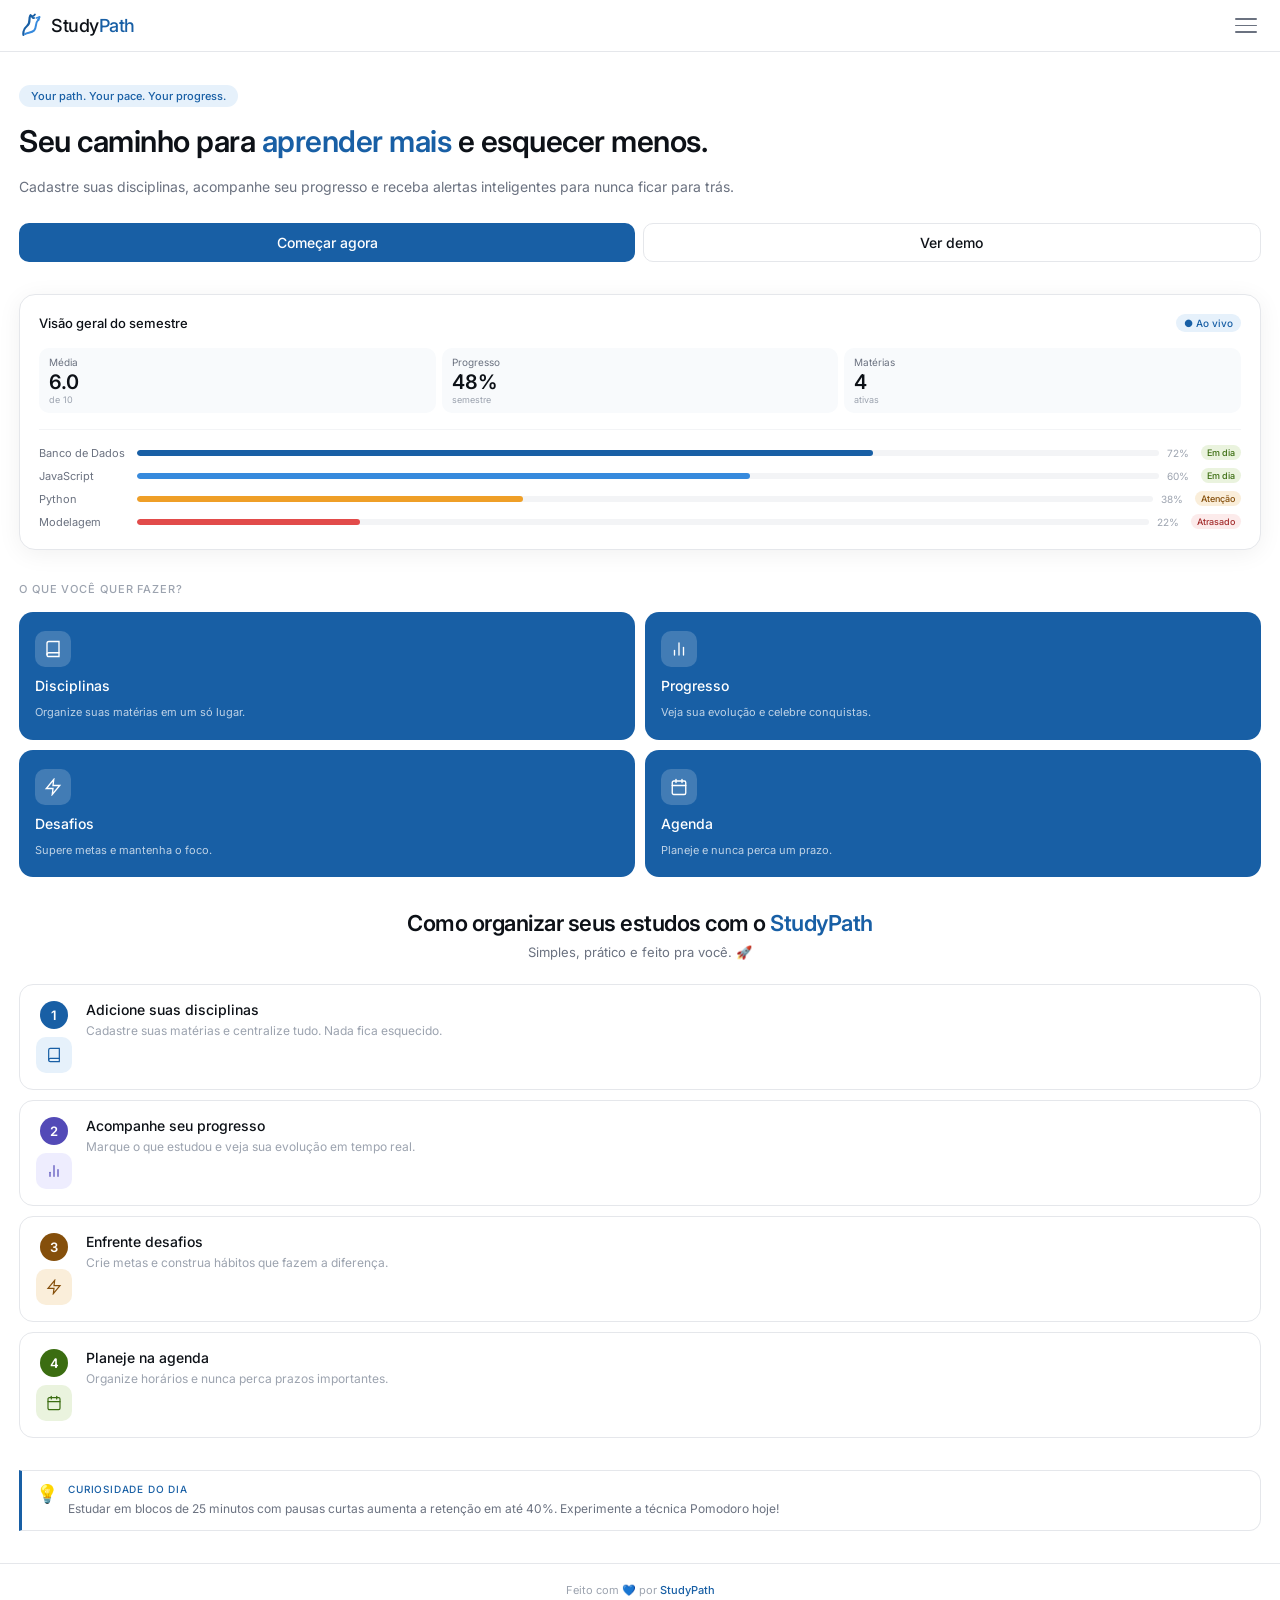
==== index.html @ 26eb75a5 "Add files via upload // Adiciona landing page inicial do StudyPath" ====
<!DOCTYPE html>
<html lang="pt-BR">
<head>
  <meta charset="UTF-8">
  <meta name="viewport" content="width=device-width, initial-scale=1.0">
  <title>StudyPath</title>
  <link href="https://fonts.googleapis.com/css2?family=Inter:wght@400;500;600&display=swap" rel="stylesheet">
  <link rel="stylesheet" href="style.css">
</head>
<body>

<div class="topbar">
  <div class="logo">
    <svg width="24" height="28" viewBox="0 0 54 60" fill="none">
      <path d="M10 50 C10 50 8 38 18 30 C28 22 20 14 26 6" stroke="#185FA5" stroke-width="5" stroke-linecap="round" stroke-linejoin="round"/>
      <path d="M26 6 C28 10 34 8 36 4" stroke="#185FA5" stroke-width="4" stroke-linecap="round"/>
      <path d="M26 6 C30 8 30 14 34 12" stroke="#185FA5" stroke-width="4" stroke-linecap="round"/>
      <path d="M14 48 C18 44 28 46 34 40 C40 34 36 24 42 18 L46 10" stroke="#378ADD" stroke-width="4.5" stroke-linecap="round" stroke-linejoin="round"/>
      <path d="M46 10 L44 17 M46 10 L39 12" stroke="#378ADD" stroke-width="3.5" stroke-linecap="round" stroke-linejoin="round"/>
    </svg>
    <span class="logo-text">Study<span>Path</span></span>
  </div>
  <div class="menu-btn">
    <div class="menu-line"></div>
    <div class="menu-line"></div>
    <div class="menu-line"></div>
  </div>
</div>

<div class="hero">
  <div class="hero-tag">Your path. Your pace. Your progress.</div>
  <h1 class="hero-title">Seu caminho para <span>aprender mais</span> e esquecer menos.</h1>
  <p class="hero-desc">Cadastre suas disciplinas, acompanhe seu progresso e receba alertas inteligentes para nunca ficar para trás.</p>
  <div class="hero-cta">
    <button class="btn-primary">Começar agora</button>
    <button class="btn-secondary">Ver demo</button>
  </div>

  <div class="dash">
    <div class="dash-top">
      <span class="dash-title">Visão geral do semestre</span>
      <span class="dash-badge">● Ao vivo</span>
    </div>
    <div class="metrics">
      <div class="metric"><div class="metric-label">Média</div><div class="metric-value" id="avg">0.0</div><div class="metric-sub">de 10</div></div>
      <div class="metric"><div class="metric-label">Progresso</div><div class="metric-value" id="prog">0%</div><div class="metric-sub">semestre</div></div>
      <div class="metric"><div class="metric-label">Matérias</div><div class="metric-value">4</div><div class="metric-sub">ativas</div></div>
    </div>
    <div class="divider"></div>
    <div class="bar-row">
      <span class="bar-name">Banco de Dados</span>
      <div class="bar-track"><div class="bar-fill" id="b1" style="background:#185FA5;"></div></div>
      <div class="bar-right"><span class="bar-pct">72%</span><span class="badge-sm ok">Em dia</span></div>
    </div>
    <div class="bar-row">
      <span class="bar-name">JavaScript</span>
      <div class="bar-track"><div class="bar-fill" id="b2" style="background:#378ADD;"></div></div>
      <div class="bar-right"><span class="bar-pct">60%</span><span class="badge-sm ok">Em dia</span></div>
    </div>
    <div class="bar-row">
      <span class="bar-name">Python</span>
      <div class="bar-track"><div class="bar-fill" id="b3" style="background:#EF9F27;"></div></div>
      <div class="bar-right"><span class="bar-pct">38%</span><span class="badge-sm warn">Atenção</span></div>
    </div>
    <div class="bar-row">
      <span class="bar-name">Modelagem</span>
      <div class="bar-track"><div class="bar-fill" id="b4" style="background:#E24B4A;"></div></div>
      <div class="bar-right"><span class="bar-pct">22%</span><span class="badge-sm alert">Atrasado</span></div>
    </div>
  </div>
</div>

<div class="section">
  <div class="section-label">O que você quer fazer?</div>
  <div class="nav-grid">
    <div class="nav-card">
      <div class="nav-icon"><svg width="18" height="18" viewBox="0 0 24 24" fill="none" stroke="#fff" stroke-width="1.8" stroke-linecap="round"><path d="M4 19.5A2.5 2.5 0 0 1 6.5 17H20"/><path d="M6.5 2H20v20H6.5A2.5 2.5 0 0 1 4 19.5v-15A2.5 2.5 0 0 1 6.5 2z"/></svg></div>
      <div class="nav-card-title">Disciplinas</div>
      <div class="nav-card-desc">Organize suas matérias em um só lugar.</div>
    </div>
    <div class="nav-card">
      <div class="nav-icon"><svg width="18" height="18" viewBox="0 0 24 24" fill="none" stroke="#fff" stroke-width="1.8" stroke-linecap="round"><line x1="18" y1="20" x2="18" y2="10"/><line x1="12" y1="20" x2="12" y2="4"/><line x1="6" y1="20" x2="6" y2="14"/></svg></div>
      <div class="nav-card-title">Progresso</div>
      <div class="nav-card-desc">Veja sua evolução e celebre conquistas.</div>
    </div>
    <div class="nav-card">
      <div class="nav-icon"><svg width="18" height="18" viewBox="0 0 24 24" fill="none" stroke="#fff" stroke-width="1.8" stroke-linecap="round"><polygon points="13 2 3 14 12 14 11 22 21 10 12 10 13 2"/></svg></div>
      <div class="nav-card-title">Desafios</div>
      <div class="nav-card-desc">Supere metas e mantenha o foco.</div>
    </div>
    <div class="nav-card">
      <div class="nav-icon"><svg width="18" height="18" viewBox="0 0 24 24" fill="none" stroke="#fff" stroke-width="1.8" stroke-linecap="round"><rect x="3" y="4" width="18" height="18" rx="2"/><line x1="16" y1="2" x2="16" y2="6"/><line x1="8" y1="2" x2="8" y2="6"/><line x1="3" y1="10" x2="21" y2="10"/></svg></div>
      <div class="nav-card-title">Agenda</div>
      <div class="nav-card-desc">Planeje e nunca perca um prazo.</div>
    </div>
  </div>
</div>

<div class="tutorial-section">
  <h2 class="tutorial-title">Como organizar seus estudos com o <span>StudyPath</span></h2>
  <p class="tutorial-sub">Simples, prático e feito pra você. 🚀</p>
  <div class="steps">
    <div class="step">
      <div class="step-left"><div class="step-num" style="background:#185FA5;">1</div><div class="step-icon" style="background:#E6F1FB;"><svg width="16" height="16" viewBox="0 0 24 24" fill="none" stroke="#185FA5" stroke-width="1.8" stroke-linecap="round"><path d="M4 19.5A2.5 2.5 0 0 1 6.5 17H20"/><path d="M6.5 2H20v20H6.5A2.5 2.5 0 0 1 4 19.5v-15A2.5 2.5 0 0 1 6.5 2z"/></svg></div></div>
      <div class="step-right"><div class="step-title">Adicione suas disciplinas</div><div class="step-desc">Cadastre suas matérias e centralize tudo. Nada fica esquecido.</div></div>
    </div>
    <div class="step">
      <div class="step-left"><div class="step-num" style="background:#534AB7;">2</div><div class="step-icon" style="background:#EEEDFE;"><svg width="16" height="16" viewBox="0 0 24 24" fill="none" stroke="#534AB7" stroke-width="1.8" stroke-linecap="round"><line x1="18" y1="20" x2="18" y2="10"/><line x1="12" y1="20" x2="12" y2="4"/><line x1="6" y1="20" x2="6" y2="14"/></svg></div></div>
      <div class="step-right"><div class="step-title">Acompanhe seu progresso</div><div class="step-desc">Marque o que estudou e veja sua evolução em tempo real.</div></div>
    </div>
    <div class="step">
      <div class="step-left"><div class="step-num" style="background:#854F0B;">3</div><div class="step-icon" style="background:#FAEEDA;"><svg width="16" height="16" viewBox="0 0 24 24" fill="none" stroke="#854F0B" stroke-width="1.8" stroke-linecap="round"><polygon points="13 2 3 14 12 14 11 22 21 10 12 10 13 2"/></svg></div></div>
      <div class="step-right"><div class="step-title">Enfrente desafios</div><div class="step-desc">Crie metas e construa hábitos que fazem a diferença.</div></div>
    </div>
    <div class="step">
      <div class="step-left"><div class="step-num" style="background:#3B6D11;">4</div><div class="step-icon" style="background:#EAF3DE;"><svg width="16" height="16" viewBox="0 0 24 24" fill="none" stroke="#3B6D11" stroke-width="1.8" stroke-linecap="round"><rect x="3" y="4" width="18" height="18" rx="2"/><line x1="16" y1="2" x2="16" y2="6"/><line x1="8" y1="2" x2="8" y2="6"/><line x1="3" y1="10" x2="21" y2="10"/></svg></div></div>
      <div class="step-right"><div class="step-title">Planeje na agenda</div><div class="step-desc">Organize horários e nunca perca prazos importantes.</div></div>
    </div>
  </div>
</div>

<div class="curiosity-wrap">
  <div class="curiosity">
    <span style="font-size:18px;">💡</span>
    <div>
      <div class="curiosity-label">Curiosidade do dia</div>
      <div class="curiosity-text">Estudar em blocos de 25 minutos com pausas curtas aumenta a retenção em até 40%. Experimente a técnica Pomodoro hoje!</div>
    </div>
  </div>
</div>

<div class="footer">
  Feito com 💙 por <span>StudyPath</span><br>Your path. Your pace. Your progress.
</div>

<script src="app.js"></script>
</body>
</html>
---- style.css ----
* { box-sizing: border-box; margin: 0; padding: 0; }
body { font-family: 'Inter', sans-serif; background: #ffffff; color: #0D1117; }

/* TOPBAR */
.topbar { background: #fff; border-bottom: 0.5px solid #E5E7EB; padding: 0 1.2rem; height: 52px; display: flex; align-items: center; justify-content: space-between; position: sticky; top: 0; z-index: 10; }
.logo { display: flex; align-items: center; gap: 8px; }
.logo-text { font-size: 18px; font-weight: 500; letter-spacing: -0.5px; }
.logo-text span { color: #185FA5; }
.menu-btn { display: flex; flex-direction: column; justify-content: center; gap: 5px; cursor: pointer; padding: 4px; }
.menu-line { height: 1.5px; width: 22px; background: #6B7280; border-radius: 2px; }

/* HERO */
.hero { padding: 2rem 1.2rem 0; }
.hero-tag { display: inline-flex; align-items: center; gap: 6px; background: #E6F1FB; color: #185FA5; font-size: 11px; font-weight: 500; padding: 4px 12px; border-radius: 20px; margin-bottom: 1rem; }
.hero-title { font-size: 30px; font-weight: 600; line-height: 1.2; letter-spacing: -0.5px; margin-bottom: 1rem; }
.hero-title span { color: #185FA5; }
.hero-desc { font-size: 14px; color: #6B7280; line-height: 1.7; margin-bottom: 1.5rem; }
.hero-cta { display: flex; gap: 8px; margin-bottom: 2rem; }
.btn-primary { background: #185FA5; color: #fff; border: none; padding: 10px 20px; border-radius: 10px; font-size: 14px; font-weight: 500; cursor: pointer; font-family: 'Inter', sans-serif; flex: 1; }
.btn-secondary { background: #fff; color: #0D1117; border: 0.5px solid #E5E7EB; padding: 10px 20px; border-radius: 10px; font-size: 14px; font-weight: 500; cursor: pointer; font-family: 'Inter', sans-serif; flex: 1; }

/* DASHBOARD */
.dash { background: #fff; border: 0.5px solid #E5E7EB; border-radius: 16px; padding: 1.2rem; box-shadow: 0 4px 24px rgba(0,0,0,0.06); margin-bottom: 2rem; }
.dash-top { display: flex; justify-content: space-between; align-items: center; margin-bottom: 1rem; }
.dash-title { font-size: 13px; font-weight: 500; }
.dash-badge { font-size: 10px; padding: 3px 8px; border-radius: 20px; background: #E6F1FB; color: #185FA5; font-weight: 500; }
.metrics { display: grid; grid-template-columns: repeat(3, 1fr); gap: 6px; margin-bottom: 1rem; }
.metric { background: #F8FAFC; border-radius: 10px; padding: 8px 10px; }
.metric-label { font-size: 10px; color: #6B7280; margin-bottom: 2px; }
.metric-value { font-size: 20px; font-weight: 600; }
.metric-sub { font-size: 9px; color: #9CA3AF; }
.divider { height: 0.5px; background: #F3F4F6; margin-bottom: 1rem; }
.bar-row { display: flex; align-items: center; gap: 8px; margin-bottom: 8px; }
.bar-row:last-child { margin-bottom: 0; }
.bar-name { font-size: 11px; color: #6B7280; width: 90px; flex-shrink: 0; }
.bar-track { flex: 1; height: 6px; background: #F3F4F6; border-radius: 3px; overflow: hidden; }
.bar-fill { height: 100%; border-radius: 3px; width: 0; transition: width 1.4s cubic-bezier(.4,0,.2,1); }
.bar-right { display: flex; align-items: center; gap: 6px; }
.bar-pct { font-size: 10px; color: #9CA3AF; width: 28px; }
.badge-sm { font-size: 9px; padding: 2px 6px; border-radius: 20px; font-weight: 500; white-space: nowrap; }
.ok { background: #EAF3DE; color: #3B6D11; }
.warn { background: #FAEEDA; color: #854F0B; }
.alert { background: #FCEBEB; color: #A32D2D; }

/* NAV CARDS */
.section { padding: 0 1.2rem 2rem; }
.section-label { font-size: 11px; font-weight: 500; color: #9CA3AF; text-transform: uppercase; letter-spacing: 0.08em; margin-bottom: 1rem; }
.nav-grid { display: grid; grid-template-columns: 1fr 1fr; gap: 10px; }
.nav-card { background: #185FA5; border-radius: 14px; padding: 1.2rem 1rem; display: flex; flex-direction: column; gap: 10px; cursor: pointer; transition: background 0.15s; }
.nav-card:hover { background: #134e8a; }
.nav-card:active { background: #134e8a; }
.nav-icon { width: 36px; height: 36px; border-radius: 10px; background: rgba(255,255,255,0.18); display: flex; align-items: center; justify-content: center; }
.nav-card-title { font-size: 14px; font-weight: 500; color: #fff; }
.nav-card-desc { font-size: 11px; color: rgba(255,255,255,0.72); line-height: 1.5; }

/* TUTORIAL */
.tutorial-section { padding: 0 1.2rem 2rem; }
.tutorial-title { font-size: 22px; font-weight: 600; text-align: center; letter-spacing: -0.5px; margin-bottom: 6px; line-height: 1.3; }
.tutorial-title span { color: #185FA5; }
.tutorial-sub { font-size: 13px; color: #6B7280; text-align: center; margin-bottom: 1.5rem; }
.steps { display: flex; flex-direction: column; gap: 10px; }
.step { display: flex; align-items: flex-start; gap: 14px; background: #fff; border: 0.5px solid #E5E7EB; border-radius: 14px; padding: 1rem; }
.step-left { display: flex; flex-direction: column; align-items: center; gap: 8px; }
.step-num { width: 28px; height: 28px; border-radius: 50%; display: flex; align-items: center; justify-content: center; font-size: 13px; font-weight: 600; color: #fff; flex-shrink: 0; }
.step-icon { width: 36px; height: 36px; border-radius: 10px; display: flex; align-items: center; justify-content: center; }
.step-right { flex: 1; }
.step-title { font-size: 14px; font-weight: 500; margin-bottom: 4px; }
.step-desc { font-size: 12px; color: #9CA3AF; line-height: 1.5; }

/* CURIOSIDADE */
.curiosity-wrap { padding: 0 1.2rem 2rem; }
.curiosity { background: #fff; border: 0.5px solid #E5E7EB; border-left: 3px solid #185FA5; border-radius: 0 12px 12px 0; padding: 12px 14px; display: flex; align-items: flex-start; gap: 10px; }
.curiosity-label { font-size: 10px; color: #185FA5; text-transform: uppercase; letter-spacing: 0.08em; font-weight: 500; margin-bottom: 4px; }
.curiosity-text { font-size: 12px; color: #6B7280; line-height: 1.6; }

/* FOOTER */
.footer { border-top: 0.5px solid #E5E7EB; padding: 1.2rem; text-align: center; font-size: 11px; color: #9CA3AF; }
.footer span { color: #185FA5; font-weight: 500; }
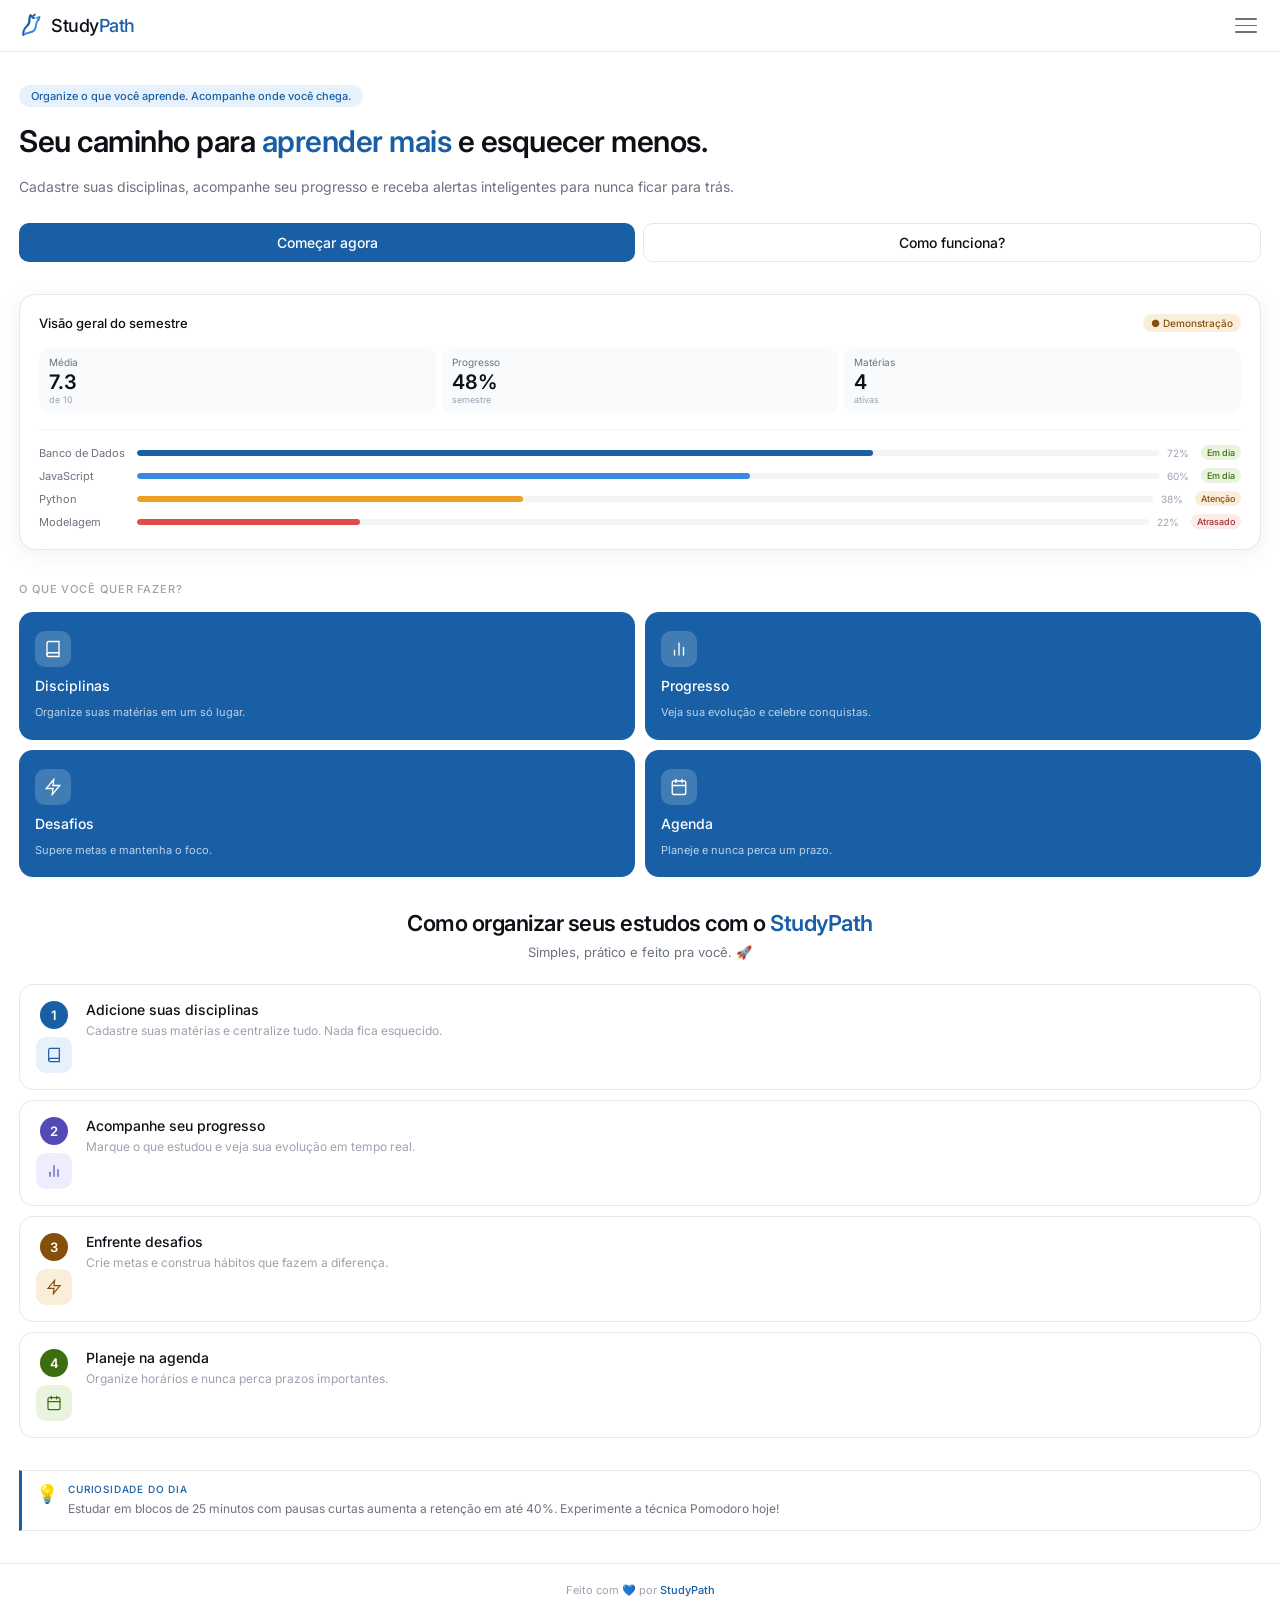
==== commit 6b209546: "Index Página inicial" ====
--- a/index.html
+++ b/index.html
@@ -28,44 +28,44 @@
 </div>
 
 <div class="hero">
-  <div class="hero-tag">Your path. Your pace. Your progress.</div>
+  <div class="hero-tag">Organize o que você aprende. Acompanhe onde você chega.</div>
   <h1 class="hero-title">Seu caminho para <span>aprender mais</span> e esquecer menos.</h1>
   <p class="hero-desc">Cadastre suas disciplinas, acompanhe seu progresso e receba alertas inteligentes para nunca ficar para trás.</p>
   <div class="hero-cta">
-    <button class="btn-primary">Começar agora</button>
-    <button class="btn-secondary">Ver demo</button>
+    <button class="btn-primary" onclick="window.location.href='disciplinas.html'">Começar agora</button>
+    <button class="btn-secondary" onclick="document.getElementById('como-funciona').scrollIntoView({behavior:'smooth'})">Como funciona?</button>
   </div>
 
   <div class="dash">
     <div class="dash-top">
       <span class="dash-title">Visão geral do semestre</span>
-      <span class="dash-badge">● Ao vivo</span>
+      <span class="dash-badge" id="dash-badge">● Ao vivo</span>
     </div>
     <div class="metrics">
       <div class="metric"><div class="metric-label">Média</div><div class="metric-value" id="avg">0.0</div><div class="metric-sub">de 10</div></div>
       <div class="metric"><div class="metric-label">Progresso</div><div class="metric-value" id="prog">0%</div><div class="metric-sub">semestre</div></div>
-      <div class="metric"><div class="metric-label">Matérias</div><div class="metric-value">4</div><div class="metric-sub">ativas</div></div>
+      <div class="metric"><div class="metric-label">Matérias</div><div class="metric-value" id="metric-materias">—</div><div class="metric-sub">ativas</div></div>
     </div>
     <div class="divider"></div>
     <div class="bar-row">
-      <span class="bar-name">Banco de Dados</span>
+      <span class="bar-name">—</span>
       <div class="bar-track"><div class="bar-fill" id="b1" style="background:#185FA5;"></div></div>
-      <div class="bar-right"><span class="bar-pct">72%</span><span class="badge-sm ok">Em dia</span></div>
+      <div class="bar-right"><span class="bar-pct">0%</span><span class="badge-sm ok">Em dia</span></div>
     </div>
     <div class="bar-row">
-      <span class="bar-name">JavaScript</span>
+      <span class="bar-name">—</span>
       <div class="bar-track"><div class="bar-fill" id="b2" style="background:#378ADD;"></div></div>
-      <div class="bar-right"><span class="bar-pct">60%</span><span class="badge-sm ok">Em dia</span></div>
+      <div class="bar-right"><span class="bar-pct">0%</span><span class="badge-sm ok">Em dia</span></div>
     </div>
     <div class="bar-row">
-      <span class="bar-name">Python</span>
+      <span class="bar-name">—</span>
       <div class="bar-track"><div class="bar-fill" id="b3" style="background:#EF9F27;"></div></div>
-      <div class="bar-right"><span class="bar-pct">38%</span><span class="badge-sm warn">Atenção</span></div>
+      <div class="bar-right"><span class="bar-pct">0%</span><span class="badge-sm warn">Atenção</span></div>
     </div>
     <div class="bar-row">
-      <span class="bar-name">Modelagem</span>
+      <span class="bar-name">—</span>
       <div class="bar-track"><div class="bar-fill" id="b4" style="background:#E24B4A;"></div></div>
-      <div class="bar-right"><span class="bar-pct">22%</span><span class="badge-sm alert">Atrasado</span></div>
+      <div class="bar-right"><span class="bar-pct">0%</span><span class="badge-sm alert">Atrasado</span></div>
     </div>
   </div>
 </div>
@@ -73,22 +73,22 @@
 <div class="section">
   <div class="section-label">O que você quer fazer?</div>
   <div class="nav-grid">
-    <div class="nav-card">
+    <div class="nav-card" onclick="window.location.href='disciplinas.html'" style="cursor:pointer;">
       <div class="nav-icon"><svg width="18" height="18" viewBox="0 0 24 24" fill="none" stroke="#fff" stroke-width="1.8" stroke-linecap="round"><path d="M4 19.5A2.5 2.5 0 0 1 6.5 17H20"/><path d="M6.5 2H20v20H6.5A2.5 2.5 0 0 1 4 19.5v-15A2.5 2.5 0 0 1 6.5 2z"/></svg></div>
       <div class="nav-card-title">Disciplinas</div>
       <div class="nav-card-desc">Organize suas matérias em um só lugar.</div>
     </div>
-    <div class="nav-card">
+    <div class="nav-card" onclick="window.location.href='progresso.html'" style="cursor:pointer;">
       <div class="nav-icon"><svg width="18" height="18" viewBox="0 0 24 24" fill="none" stroke="#fff" stroke-width="1.8" stroke-linecap="round"><line x1="18" y1="20" x2="18" y2="10"/><line x1="12" y1="20" x2="12" y2="4"/><line x1="6" y1="20" x2="6" y2="14"/></svg></div>
       <div class="nav-card-title">Progresso</div>
       <div class="nav-card-desc">Veja sua evolução e celebre conquistas.</div>
     </div>
-    <div class="nav-card">
+    <div class="nav-card" onclick="window.location.href='desafios.html'" style="cursor:pointer;">
       <div class="nav-icon"><svg width="18" height="18" viewBox="0 0 24 24" fill="none" stroke="#fff" stroke-width="1.8" stroke-linecap="round"><polygon points="13 2 3 14 12 14 11 22 21 10 12 10 13 2"/></svg></div>
       <div class="nav-card-title">Desafios</div>
       <div class="nav-card-desc">Supere metas e mantenha o foco.</div>
     </div>
-    <div class="nav-card">
+    <div class="nav-card" onclick="window.location.href='agenda.html'" style="cursor:pointer;">
       <div class="nav-icon"><svg width="18" height="18" viewBox="0 0 24 24" fill="none" stroke="#fff" stroke-width="1.8" stroke-linecap="round"><rect x="3" y="4" width="18" height="18" rx="2"/><line x1="16" y1="2" x2="16" y2="6"/><line x1="8" y1="2" x2="8" y2="6"/><line x1="3" y1="10" x2="21" y2="10"/></svg></div>
       <div class="nav-card-title">Agenda</div>
       <div class="nav-card-desc">Planeje e nunca perca um prazo.</div>
@@ -96,7 +96,7 @@
   </div>
 </div>
 
-<div class="tutorial-section">
+<div class="tutorial-section" id="como-funciona">
   <h2 class="tutorial-title">Como organizar seus estudos com o <span>StudyPath</span></h2>
   <p class="tutorial-sub">Simples, prático e feito pra você. 🚀</p>
   <div class="steps">
@@ -124,7 +124,7 @@
     <span style="font-size:18px;">💡</span>
     <div>
       <div class="curiosity-label">Curiosidade do dia</div>
-      <div class="curiosity-text">Estudar em blocos de 25 minutos com pausas curtas aumenta a retenção em até 40%. Experimente a técnica Pomodoro hoje!</div>
+      <div class="curiosity-text" id="curiosidade-texto">Estudar em blocos de 25 minutos com pausas curtas aumenta a retenção em até 40%. Experimente a técnica Pomodoro hoje!</div>
     </div>
   </div>
 </div>
@@ -134,5 +134,20 @@
 </div>
 
 <script src="app.js"></script>
+<script>
+  // Curiosidades rotativas
+  const curiosidades = [
+    'Estudar em blocos de 25 minutos com pausas curtas aumenta a retenção em até 40%. Experimente a técnica Pomodoro hoje!',
+    'Ensinar o que você aprendeu para outra pessoa é uma das formas mais eficazes de fixar o conteúdo — chama-se Técnica Feynman.',
+    'Dormir bem após estudar consolida a memória. Tente revisar o conteúdo antes de dormir.',
+    'Escrever à mão durante os estudos ativa mais áreas do cérebro do que digitar, melhorando a retenção.',
+    'Variar os ambientes de estudo ajuda o cérebro a associar o conteúdo a múltiplos contextos, facilitando a lembrança.',
+    'Fazer revisões espaçadas (hoje, em 3 dias, em 1 semana) é mais eficaz do que revisar tudo de uma vez.',
+    'Pequenas recompensas após estudar estimulam a dopamina e criam um ciclo positivo de aprendizado.'
+  ]
+  const hoje = new Date().getDay()
+  const el = document.getElementById('curiosidade-texto')
+  if (el) el.textContent = curiosidades[hoje % curiosidades.length]
+</script>
 </body>
 </html>
